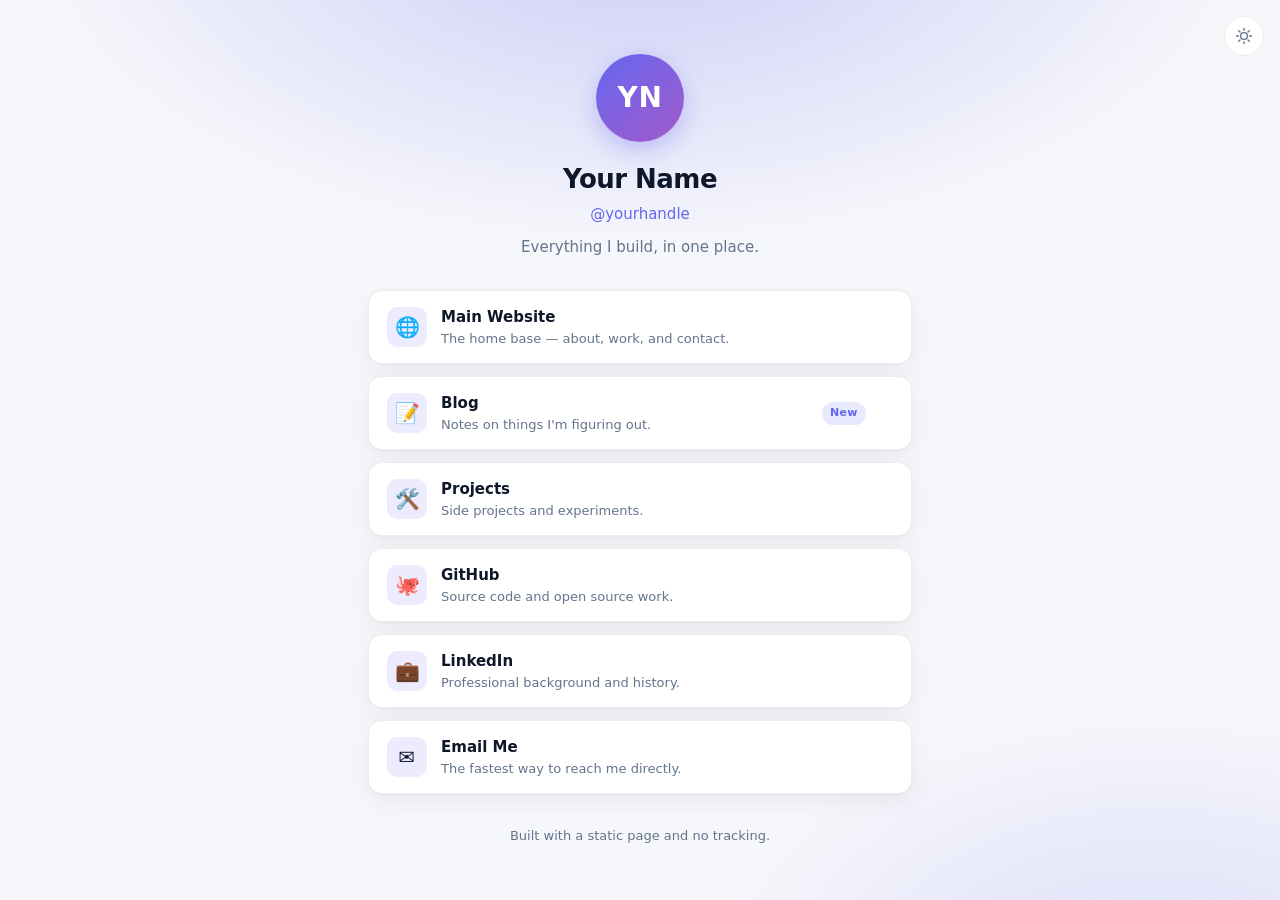
==== index.html @ 0b078f2f "Add static link-hub landing page A Linktree-style page that forwards to my other sites. Plain HTML, " ====
<!DOCTYPE html>
<html lang="en">
  <head>
    <meta charset="utf-8" />
    <meta name="viewport" content="width=device-width, initial-scale=1" />
    <title>Links</title>
    <meta name="description" content="All of my sites in one place." />
    <meta name="color-scheme" content="light dark" />

    <!-- Social preview -->
    <meta property="og:type" content="website" />
    <meta property="og:title" content="Links" />
    <meta property="og:description" content="All of my sites in one place." />

    <link
      rel="icon"
      href="data:image/svg+xml,<svg xmlns='http://www.w3.org/2000/svg' viewBox='0 0 100 100'><text y='.9em' font-size='90'>🔗</text></svg>"
    />
    <link rel="stylesheet" href="styles.css" />

    <!-- Apply the saved theme before first paint so there is no flash. -->
    <script>
      (function () {
        var t = localStorage.getItem("theme");
        if (t) document.documentElement.setAttribute("data-theme", t);
      })();
    </script>
  </head>

  <body>
    <div class="glow" aria-hidden="true"></div>

    <button id="theme-toggle" class="theme-toggle" aria-label="Toggle dark mode">
      <svg class="icon-sun" viewBox="0 0 24 24" aria-hidden="true">
        <circle cx="12" cy="12" r="4.5" />
        <path
          d="M12 2v2.5M12 19.5V22M2 12h2.5M19.5 12H22M4.9 4.9l1.8 1.8M17.3 17.3l1.8 1.8M19.1 4.9l-1.8 1.8M6.7 17.3l-1.8 1.8"
        />
      </svg>
      <svg class="icon-moon" viewBox="0 0 24 24" aria-hidden="true">
        <path d="M20 14.5A8.5 8.5 0 0 1 9.5 4a8.5 8.5 0 1 0 10.5 10.5Z" />
      </svg>
    </button>

    <main class="card">
      <header class="profile">
        <div id="avatar" class="avatar"></div>
        <h1 id="name">Your Name</h1>
        <p id="handle" class="handle"></p>
        <p id="tagline" class="tagline"></p>
      </header>

      <nav id="links" class="links" aria-label="My sites"></nav>

      <footer id="footer" class="footer"></footer>
    </main>

    <script src="links.js"></script>
  </body>
</html>
---- styles.css ----
/* ------------------------------------------------------------
   Theme tokens. Light is the base; dark overrides only colours.
   ------------------------------------------------------------ */
:root {
  --accent: #6366f1;
  /* Accent used for *text*. Lightened in dark mode so it stays readable. */
  --accent-text: var(--accent);

  --bg: #f6f7fb;
  --bg-glow: color-mix(in srgb, var(--accent) 30%, transparent);
  --surface: #ffffff;
  --surface-hover: #ffffff;
  --border: rgba(15, 23, 42, 0.08);
  --border-hover: color-mix(in srgb, var(--accent) 45%, transparent);
  --text: #0f172a;
  --text-muted: #64748b;
  --shadow: 0 1px 2px rgba(15, 23, 42, 0.04), 0 8px 24px rgba(15, 23, 42, 0.06);
  --shadow-hover: 0 4px 12px rgba(15, 23, 42, 0.08),
    0 16px 40px rgba(15, 23, 42, 0.1);
}

@media (prefers-color-scheme: dark) {
  :root:not([data-theme="light"]) {
    --accent-text: color-mix(in srgb, var(--accent) 55%, white);
    --bg: #0b0f19;
    --bg-glow: color-mix(in srgb, var(--accent) 40%, transparent);
    --surface: rgba(30, 41, 59, 0.5);
    --surface-hover: rgba(30, 41, 59, 0.8);
    --border: rgba(148, 163, 184, 0.14);
    --border-hover: color-mix(in srgb, var(--accent) 60%, transparent);
    --text: #f1f5f9;
    --text-muted: #94a3b8;
    --shadow: 0 1px 2px rgba(0, 0, 0, 0.3);
    --shadow-hover: 0 8px 30px rgba(0, 0, 0, 0.45);
  }
}

:root[data-theme="dark"] {
  --accent-text: color-mix(in srgb, var(--accent) 55%, white);
  --bg: #0b0f19;
  --bg-glow: color-mix(in srgb, var(--accent) 40%, transparent);
  --surface: rgba(30, 41, 59, 0.5);
  --surface-hover: rgba(30, 41, 59, 0.8);
  --border: rgba(148, 163, 184, 0.14);
  --border-hover: color-mix(in srgb, var(--accent) 60%, transparent);
  --text: #f1f5f9;
  --text-muted: #94a3b8;
  --shadow: 0 1px 2px rgba(0, 0, 0, 0.3);
  --shadow-hover: 0 8px 30px rgba(0, 0, 0, 0.45);
}

/* ------------------------------------------------------------
   Base
   ------------------------------------------------------------ */
*,
*::before,
*::after {
  box-sizing: border-box;
}

html {
  -webkit-text-size-adjust: 100%;
}

body {
  margin: 0;
  min-height: 100vh;
  display: flex;
  align-items: center;
  justify-content: center;
  padding: 2.5rem 1.25rem;
  background: var(--bg);
  color: var(--text);
  font-family: ui-sans-serif, system-ui, -apple-system, "Segoe UI", Roboto,
    "Helvetica Neue", Arial, sans-serif;
  line-height: 1.5;
  -webkit-font-smoothing: antialiased;
  transition: background-color 0.3s ease, color 0.3s ease;
}

/* Soft accent wash behind the card. */
.glow {
  position: fixed;
  inset: 0;
  pointer-events: none;
  z-index: 0;
  background: radial-gradient(
      55rem 30rem at 50% -10%,
      var(--bg-glow),
      transparent 70%
    ),
    radial-gradient(
      40rem 25rem at 90% 110%,
      color-mix(in srgb, var(--accent) 18%, transparent),
      transparent 70%
    );
}

.card {
  position: relative;
  z-index: 1;
  width: 100%;
  max-width: 34rem;
}

/* ------------------------------------------------------------
   Profile
   ------------------------------------------------------------ */
.profile {
  text-align: center;
  margin-bottom: 2rem;
}

.avatar {
  width: 5.5rem;
  height: 5.5rem;
  margin: 0 auto 1.125rem;
  border-radius: 50%;
  display: grid;
  place-items: center;
  overflow: hidden;
  font-size: 1.75rem;
  font-weight: 600;
  letter-spacing: 0.02em;
  color: #fff;
  background: linear-gradient(
    140deg,
    var(--accent),
    color-mix(in srgb, var(--accent) 55%, #ec4899)
  );
  box-shadow: 0 8px 24px color-mix(in srgb, var(--accent) 35%, transparent);
}

.avatar img {
  width: 100%;
  height: 100%;
  object-fit: cover;
}

h1 {
  margin: 0;
  font-size: 1.625rem;
  font-weight: 700;
  letter-spacing: -0.02em;
}

.handle {
  margin: 0.25rem 0 0;
  font-size: 0.9375rem;
  font-weight: 500;
  color: var(--accent-text);
}

.tagline {
  margin: 0.625rem auto 0;
  max-width: 26rem;
  font-size: 0.9375rem;
  color: var(--text-muted);
  text-wrap: balance;
}

/* ------------------------------------------------------------
   Links
   ------------------------------------------------------------ */
.links {
  display: flex;
  flex-direction: column;
  gap: 0.75rem;
}

.link {
  display: flex;
  align-items: center;
  gap: 0.875rem;
  padding: 0.9375rem 1.125rem;
  border: 1px solid var(--border);
  border-radius: 0.875rem;
  background: var(--surface);
  box-shadow: var(--shadow);
  color: inherit;
  text-decoration: none;
  backdrop-filter: blur(10px);
  transition: transform 0.18s ease, border-color 0.18s ease,
    box-shadow 0.18s ease, background-color 0.18s ease;

  /* Staggered entrance, one row after another. */
  opacity: 0;
  animation: rise 0.5s cubic-bezier(0.22, 1, 0.36, 1) forwards;
  animation-delay: calc(var(--i) * 60ms + 100ms);
}

@keyframes rise {
  from {
    opacity: 0;
    transform: translateY(0.75rem);
  }
  to {
    opacity: 1;
    transform: none;
  }
}

.link:hover,
.link:focus-visible {
  transform: translateY(-2px);
  border-color: var(--border-hover);
  background: var(--surface-hover);
  box-shadow: var(--shadow-hover);
}

.link:focus-visible {
  outline: 2px solid var(--accent);
  outline-offset: 2px;
}

.link:active {
  transform: translateY(0);
}

.link-icon {
  flex: none;
  width: 2.5rem;
  height: 2.5rem;
  display: grid;
  place-items: center;
  font-size: 1.25rem;
  border-radius: 0.625rem;
  background: color-mix(in srgb, var(--accent) 12%, transparent);
}

.link-icon svg {
  width: 1.25rem;
  height: 1.25rem;
  fill: none;
  stroke: currentColor;
  stroke-width: 2;
  stroke-linecap: round;
  stroke-linejoin: round;
}

.link-text {
  min-width: 0;
  display: flex;
  flex-direction: column;
  flex: 1;
}

.link-title {
  font-weight: 600;
  font-size: 0.9375rem;
}

.link-desc {
  font-size: 0.8125rem;
  color: var(--text-muted);
  overflow: hidden;
  text-overflow: ellipsis;
  white-space: nowrap;
}

/* On narrow screens there isn't room for one line, so wrap to two
   instead of truncating almost every description. */
@media (max-width: 30rem) {
  .link-desc {
    white-space: normal;
    display: -webkit-box;
    -webkit-box-orient: vertical;
    -webkit-line-clamp: 2;
    line-clamp: 2;
  }
}

.link-badge {
  flex: none;
  padding: 0.1875rem 0.5rem;
  border-radius: 999px;
  font-size: 0.6875rem;
  font-weight: 600;
  letter-spacing: 0.02em;
  color: var(--accent-text);
  background: color-mix(in srgb, var(--accent) 14%, transparent);
}

.link-arrow {
  flex: none;
  color: var(--text-muted);
  opacity: 0;
  transform: translateX(-0.25rem);
  transition: opacity 0.18s ease, transform 0.18s ease;
}

.link:hover .link-arrow,
.link:focus-visible .link-arrow {
  opacity: 1;
  transform: none;
}

/* ------------------------------------------------------------
   Footer + theme toggle
   ------------------------------------------------------------ */
.footer {
  margin-top: 2rem;
  text-align: center;
  font-size: 0.8125rem;
  color: var(--text-muted);
}

.theme-toggle {
  position: fixed;
  top: 1rem;
  right: 1rem;
  z-index: 2;
  width: 2.5rem;
  height: 2.5rem;
  display: grid;
  place-items: center;
  padding: 0;
  border: 1px solid var(--border);
  border-radius: 50%;
  background: var(--surface);
  color: var(--text-muted);
  cursor: pointer;
  backdrop-filter: blur(10px);
  transition: color 0.18s ease, border-color 0.18s ease;
}

.theme-toggle:hover {
  color: var(--text);
  border-color: var(--border-hover);
}

.theme-toggle:focus-visible {
  outline: 2px solid var(--accent);
  outline-offset: 2px;
}

.theme-toggle svg {
  width: 1.125rem;
  height: 1.125rem;
  fill: none;
  stroke: currentColor;
  stroke-width: 1.8;
  stroke-linecap: round;
  stroke-linejoin: round;
}

/* Show the icon for the theme you would switch *to*. */
.icon-moon {
  display: none;
}

@media (prefers-color-scheme: dark) {
  :root:not([data-theme="light"]) .icon-sun {
    display: none;
  }
  :root:not([data-theme="light"]) .icon-moon {
    display: block;
  }
}

:root[data-theme="dark"] .icon-sun {
  display: none;
}
:root[data-theme="dark"] .icon-moon {
  display: block;
}
:root[data-theme="light"] .icon-sun {
  display: block;
}
:root[data-theme="light"] .icon-moon {
  display: none;
}

@media (prefers-reduced-motion: reduce) {
  *,
  *::before,
  *::after {
    animation-duration: 0.01ms !important;
    animation-iteration-count: 1 !important;
    transition-duration: 0.01ms !important;
  }
  .link {
    opacity: 1;
  }
}
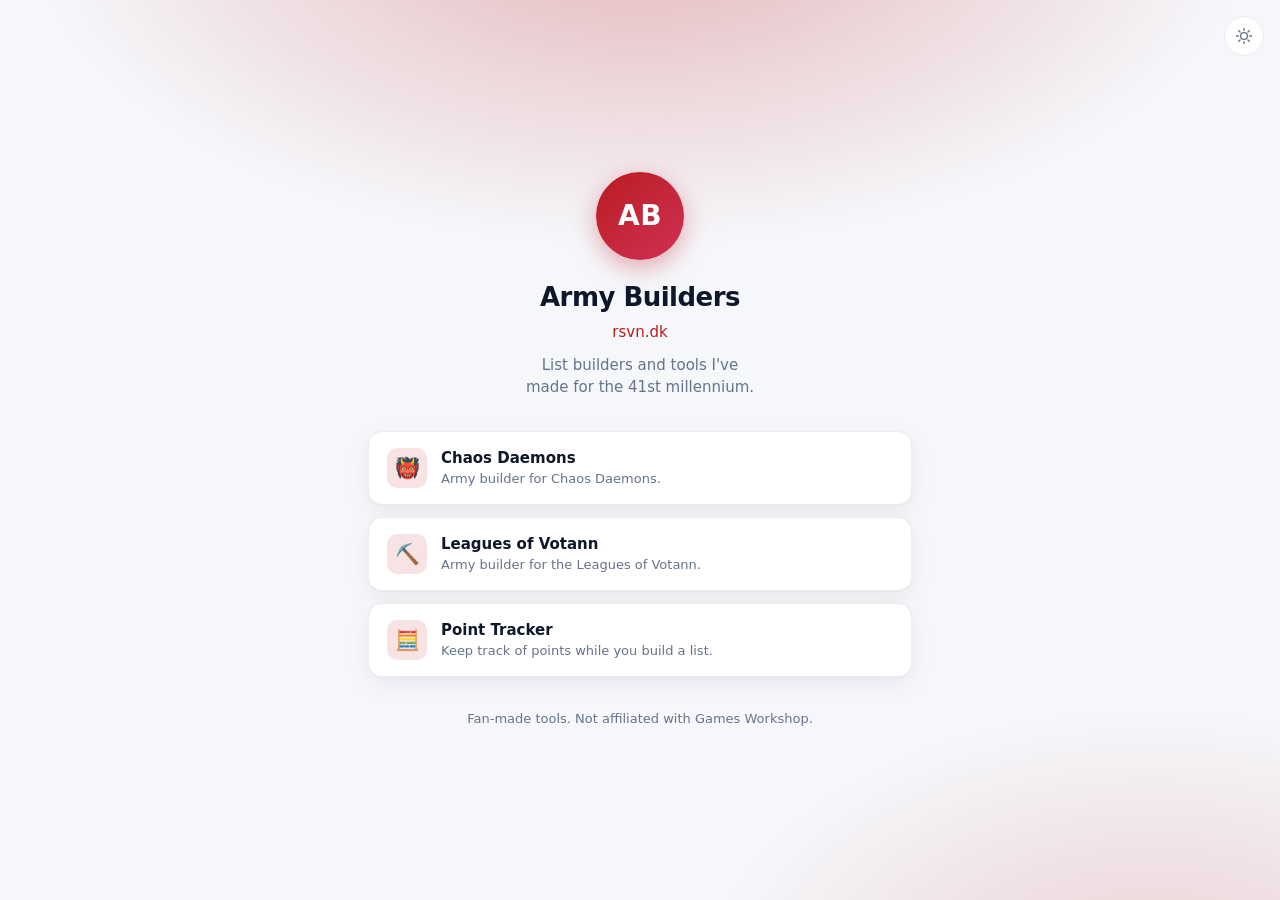
==== commit 0b14b358: "Point the page at the rsvn.dk army builders Replace the sample links with the three real tools — Cha" ====
--- a/index.html
+++ b/index.html
@@ -3,18 +3,18 @@
   <head>
     <meta charset="utf-8" />
     <meta name="viewport" content="width=device-width, initial-scale=1" />
-    <title>Links</title>
-    <meta name="description" content="All of my sites in one place." />
+    <title>Army Builders</title>
+    <meta name="description" content="Warhammer 40,000 army list builders and tools." />
     <meta name="color-scheme" content="light dark" />
 
     <!-- Social preview -->
     <meta property="og:type" content="website" />
-    <meta property="og:title" content="Links" />
-    <meta property="og:description" content="All of my sites in one place." />
+    <meta property="og:title" content="Army Builders" />
+    <meta property="og:description" content="Warhammer 40,000 army list builders and tools." />
 
     <link
       rel="icon"
-      href="data:image/svg+xml,<svg xmlns='http://www.w3.org/2000/svg' viewBox='0 0 100 100'><text y='.9em' font-size='90'>🔗</text></svg>"
+      href="data:image/svg+xml,<svg xmlns='http://www.w3.org/2000/svg' viewBox='0 0 100 100'><text y='.9em' font-size='90'>⚔️</text></svg>"
     />
     <link rel="stylesheet" href="styles.css" />
 
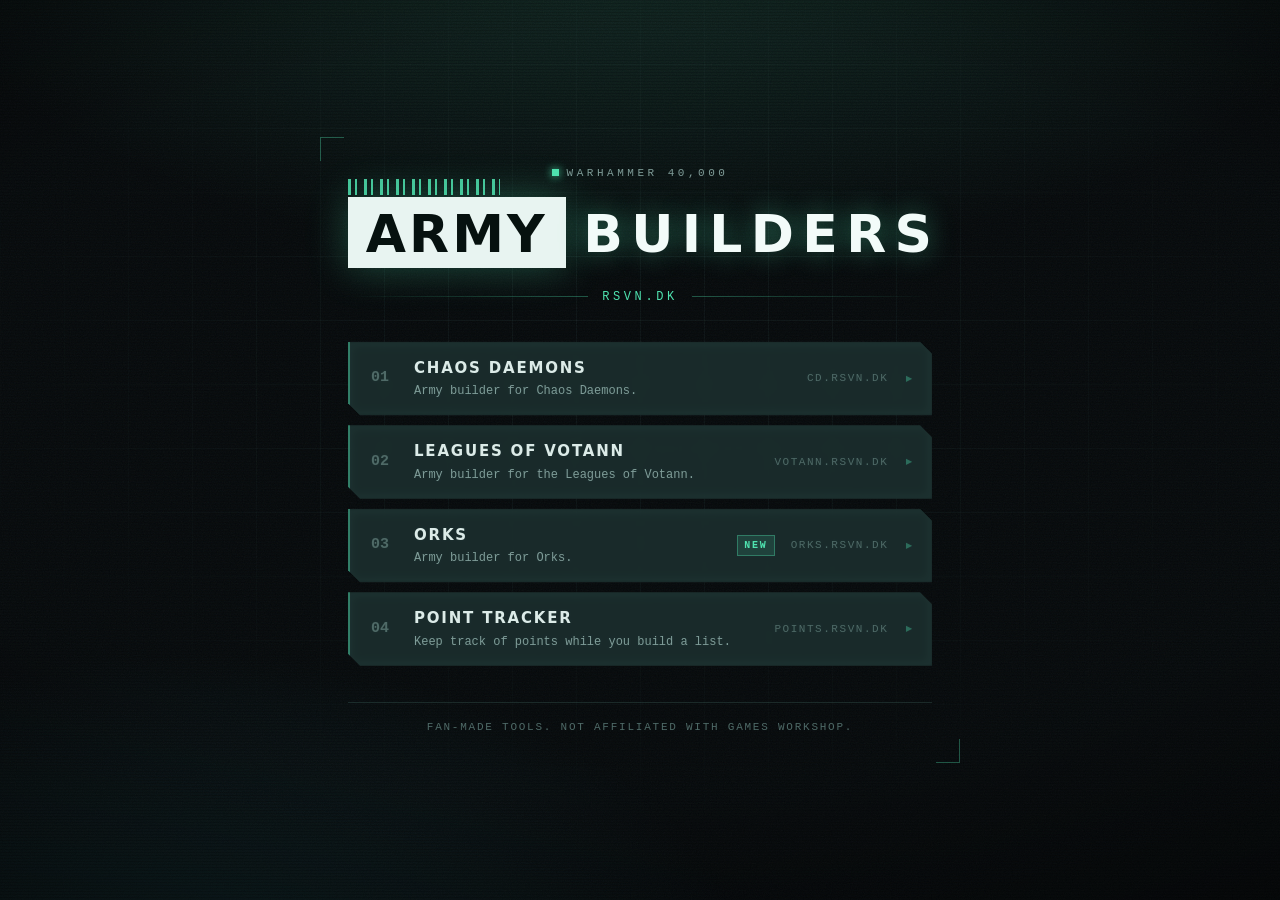
==== commit 98332194: "Restyle the page as a dark tactical HUD Reworks the look around the Escape from Tarkov season-splash" ====
--- a/index.html
+++ b/index.html
@@ -5,7 +5,8 @@
     <meta name="viewport" content="width=device-width, initial-scale=1" />
     <title>Army Builders</title>
     <meta name="description" content="Warhammer 40,000 army list builders and tools." />
-    <meta name="color-scheme" content="light dark" />
+    <meta name="color-scheme" content="dark" />
+    <meta name="theme-color" content="#05090b" />
 
     <!-- Social preview -->
     <meta property="og:type" content="website" />
@@ -17,40 +18,38 @@
       href="data:image/svg+xml,<svg xmlns='http://www.w3.org/2000/svg' viewBox='0 0 100 100'><text y='.9em' font-size='90'>⚔️</text></svg>"
     />
     <link rel="stylesheet" href="styles.css" />
-
-    <!-- Apply the saved theme before first paint so there is no flash. -->
-    <script>
-      (function () {
-        var t = localStorage.getItem("theme");
-        if (t) document.documentElement.setAttribute("data-theme", t);
-      })();
-    </script>
   </head>
 
   <body>
-    <div class="glow" aria-hidden="true"></div>
+    <!-- Atmosphere: grid, scanlines, drifting sweep, grain, vignette. -->
+    <div class="fx" aria-hidden="true">
+      <div class="fx-glow"></div>
+      <div class="fx-grid"></div>
+      <div class="fx-scanlines"></div>
+      <div class="fx-sweep"></div>
+      <div class="fx-noise"></div>
+      <div class="fx-vignette"></div>
+    </div>
 
-    <button id="theme-toggle" class="theme-toggle" aria-label="Toggle dark mode">
-      <svg class="icon-sun" viewBox="0 0 24 24" aria-hidden="true">
-        <circle cx="12" cy="12" r="4.5" />
-        <path
-          d="M12 2v2.5M12 19.5V22M2 12h2.5M19.5 12H22M4.9 4.9l1.8 1.8M17.3 17.3l1.8 1.8M19.1 4.9l-1.8 1.8M6.7 17.3l-1.8 1.8"
-        />
-      </svg>
-      <svg class="icon-moon" viewBox="0 0 24 24" aria-hidden="true">
-        <path d="M20 14.5A8.5 8.5 0 0 1 9.5 4a8.5 8.5 0 1 0 10.5 10.5Z" />
-      </svg>
-    </button>
+    <main class="hud">
+      <header class="masthead">
+        <p class="eyebrow"><span class="eyebrow-mark"></span><span id="eyebrow"></span></p>
 
-    <main class="card">
-      <header class="profile">
-        <div id="avatar" class="avatar"></div>
-        <h1 id="name">Your Name</h1>
-        <p id="handle" class="handle"></p>
+        <h1 class="title">
+          <span id="title-lead" class="title-lead"></span
+          ><span id="title-rest" class="title-rest"></span>
+        </h1>
+
+        <div class="rule">
+          <span class="rule-line"></span>
+          <span id="handle" class="handle"></span>
+          <span class="rule-line"></span>
+        </div>
+
         <p id="tagline" class="tagline"></p>
       </header>
 
-      <nav id="links" class="links" aria-label="My sites"></nav>
+      <nav id="links" class="links" aria-label="Army builders"></nav>
 
       <footer id="footer" class="footer"></footer>
     </main>
--- a/styles.css
+++ b/styles.css
@@ -1,57 +1,31 @@
-/* ------------------------------------------------------------
-   Theme tokens. Light is the base; dark overrides only colours.
-   ------------------------------------------------------------ */
+/* ============================================================
+   Dark tactical HUD. Single theme by design — the whole look
+   rests on a near-black ground, so there is no light variant.
+   ============================================================ */
+
 :root {
-  --accent: #6366f1;
-  /* Accent used for *text*. Lightened in dark mode so it stays readable. */
-  --accent-text: var(--accent);
-
-  --bg: #f6f7fb;
-  --bg-glow: color-mix(in srgb, var(--accent) 30%, transparent);
-  --surface: #ffffff;
-  --surface-hover: #ffffff;
-  --border: rgba(15, 23, 42, 0.08);
-  --border-hover: color-mix(in srgb, var(--accent) 45%, transparent);
-  --text: #0f172a;
-  --text-muted: #64748b;
-  --shadow: 0 1px 2px rgba(15, 23, 42, 0.04), 0 8px 24px rgba(15, 23, 42, 0.06);
-  --shadow-hover: 0 4px 12px rgba(15, 23, 42, 0.08),
-    0 16px 40px rgba(15, 23, 42, 0.1);
-}
-
-@media (prefers-color-scheme: dark) {
-  :root:not([data-theme="light"]) {
-    --accent-text: color-mix(in srgb, var(--accent) 55%, white);
-    --bg: #0b0f19;
-    --bg-glow: color-mix(in srgb, var(--accent) 40%, transparent);
-    --surface: rgba(30, 41, 59, 0.5);
-    --surface-hover: rgba(30, 41, 59, 0.8);
-    --border: rgba(148, 163, 184, 0.14);
-    --border-hover: color-mix(in srgb, var(--accent) 60%, transparent);
-    --text: #f1f5f9;
-    --text-muted: #94a3b8;
-    --shadow: 0 1px 2px rgba(0, 0, 0, 0.3);
-    --shadow-hover: 0 8px 30px rgba(0, 0, 0, 0.45);
-  }
-}
-
-:root[data-theme="dark"] {
-  --accent-text: color-mix(in srgb, var(--accent) 55%, white);
-  --bg: #0b0f19;
-  --bg-glow: color-mix(in srgb, var(--accent) 40%, transparent);
-  --surface: rgba(30, 41, 59, 0.5);
-  --surface-hover: rgba(30, 41, 59, 0.8);
-  --border: rgba(148, 163, 184, 0.14);
-  --border-hover: color-mix(in srgb, var(--accent) 60%, transparent);
-  --text: #f1f5f9;
-  --text-muted: #94a3b8;
-  --shadow: 0 1px 2px rgba(0, 0, 0, 0.3);
-  --shadow-hover: 0 8px 30px rgba(0, 0, 0, 0.45);
-}
-
-/* ------------------------------------------------------------
-   Base
-   ------------------------------------------------------------ */
+  --accent: #4fe3b0;
+  --accent-soft: rgba(79, 227, 176, 0.12);
+  --accent-line: rgba(79, 227, 176, 0.35);
+
+  --bg: #05090b;
+  --panel: rgba(14, 26, 28, 0.66);
+  --panel-hover: rgba(22, 42, 44, 0.9);
+  --line: rgba(126, 196, 186, 0.16);
+
+  --text: #dcebe8;
+  --muted: #7f9c98;
+  --dim: #4f6a67;
+
+  --font-display: ui-sans-serif, system-ui, "Segoe UI", Roboto,
+    "Helvetica Neue", Arial, sans-serif;
+  --font-mono: ui-monospace, SFMono-Regular, "SF Mono", Menlo, Consolas,
+    "Liberation Mono", monospace;
+
+  /* Size of the cut corner on every panel. */
+  --notch: 0.75rem;
+}
+
 *,
 *::before,
 *::after {
@@ -68,131 +42,339 @@
   display: flex;
   align-items: center;
   justify-content: center;
-  padding: 2.5rem 1.25rem;
+  padding: 3rem 1.25rem;
   background: var(--bg);
   color: var(--text);
-  font-family: ui-sans-serif, system-ui, -apple-system, "Segoe UI", Roboto,
-    "Helvetica Neue", Arial, sans-serif;
+  font-family: var(--font-mono);
   line-height: 1.5;
   -webkit-font-smoothing: antialiased;
-  transition: background-color 0.3s ease, color 0.3s ease;
-}
-
-/* Soft accent wash behind the card. */
-.glow {
+}
+
+/* ------------------------------------------------------------
+   Atmosphere layers
+   ------------------------------------------------------------ */
+.fx,
+.fx > * {
   position: fixed;
   inset: 0;
   pointer-events: none;
+}
+
+.fx {
   z-index: 0;
+}
+
+/* Cold light bleeding in from the top. */
+.fx-glow {
   background: radial-gradient(
-      55rem 30rem at 50% -10%,
-      var(--bg-glow),
-      transparent 70%
+      70rem 34rem at 50% -12%,
+      color-mix(in srgb, var(--accent) 16%, transparent),
+      transparent 68%
     ),
     radial-gradient(
-      40rem 25rem at 90% 110%,
-      color-mix(in srgb, var(--accent) 18%, transparent),
+      50rem 30rem at 15% 110%,
+      rgba(30, 90, 96, 0.28),
       transparent 70%
     );
 }
 
-.card {
+/* Faint blueprint grid, faded out at the edges. */
+.fx-grid {
+  background-image: linear-gradient(var(--line) 1px, transparent 1px),
+    linear-gradient(90deg, var(--line) 1px, transparent 1px);
+  background-size: 4rem 4rem;
+  opacity: 0.35;
+  mask-image: radial-gradient(60rem 40rem at 50% 40%, #000 20%, transparent 75%);
+}
+
+/* CRT scanlines. */
+.fx-scanlines {
+  background: repeating-linear-gradient(
+    to bottom,
+    rgba(0, 0, 0, 0.32) 0 1px,
+    transparent 1px 3px
+  );
+  opacity: 0.5;
+}
+
+/* A single bright line drifting down the screen. */
+.fx-sweep {
+  height: 12rem;
+  inset: -12rem 0 auto 0;
+  background: linear-gradient(
+    to bottom,
+    transparent,
+    color-mix(in srgb, var(--accent) 3%, transparent) 55%,
+    color-mix(in srgb, var(--accent) 9%, transparent) 82%,
+    transparent
+  );
+  animation: sweep 14s linear infinite;
+}
+
+@keyframes sweep {
+  to {
+    transform: translateY(calc(100vh + 24rem));
+  }
+}
+
+/* Film grain. */
+.fx-noise {
+  background-image: url("data:image/svg+xml,%3Csvg xmlns='http://www.w3.org/2000/svg'%3E%3Cfilter id='n'%3E%3CfeTurbulence type='fractalNoise' baseFrequency='0.85' numOctaves='4' stitchTiles='stitch'/%3E%3C/filter%3E%3Crect width='100%25' height='100%25' filter='url(%23n)'/%3E%3C/svg%3E");
+  opacity: 0.05;
+  mix-blend-mode: overlay;
+}
+
+.fx-vignette {
+  background: radial-gradient(
+    120% 90% at 50% 45%,
+    transparent 45%,
+    rgba(0, 0, 0, 0.75) 100%
+  );
+}
+
+/* ------------------------------------------------------------
+   Shell + corner brackets
+   ------------------------------------------------------------ */
+.hud {
   position: relative;
   z-index: 1;
   width: 100%;
-  max-width: 34rem;
+  max-width: 40rem;
+  padding: 1.75rem;
+}
+
+/* Two elements, each drawing an opposite pair of L-shaped brackets. */
+.hud::before,
+.hud::after {
+  content: "";
+  position: absolute;
+  width: 1.5rem;
+  height: 1.5rem;
+  border: 1px solid var(--accent-line);
+  pointer-events: none;
+}
+
+.hud::before {
+  top: 0;
+  left: 0;
+  border-right: 0;
+  border-bottom: 0;
+}
+
+.hud::after {
+  right: 0;
+  bottom: 0;
+  border-left: 0;
+  border-top: 0;
 }
 
 /* ------------------------------------------------------------
-   Profile
+   Masthead
    ------------------------------------------------------------ */
-.profile {
+.masthead {
   text-align: center;
-  margin-bottom: 2rem;
-}
-
-.avatar {
-  width: 5.5rem;
-  height: 5.5rem;
-  margin: 0 auto 1.125rem;
-  border-radius: 50%;
-  display: grid;
-  place-items: center;
-  overflow: hidden;
-  font-size: 1.75rem;
-  font-weight: 600;
-  letter-spacing: 0.02em;
-  color: #fff;
-  background: linear-gradient(
-    140deg,
-    var(--accent),
-    color-mix(in srgb, var(--accent) 55%, #ec4899)
+  margin-bottom: 2.25rem;
+}
+
+.eyebrow {
+  display: flex;
+  align-items: center;
+  justify-content: center;
+  gap: 0.5rem;
+  margin: 0 0 1rem;
+  font-size: 0.6875rem;
+  letter-spacing: 0.32em;
+  text-transform: uppercase;
+  color: var(--muted);
+}
+
+.eyebrow-mark {
+  width: 0.4375rem;
+  height: 0.4375rem;
+  background: var(--accent);
+  box-shadow: 0 0 0.5rem var(--accent);
+  animation: blink 2.4s steps(1, end) infinite;
+}
+
+@keyframes blink {
+  0%,
+  72% {
+    opacity: 1;
+  }
+  76%,
+  84% {
+    opacity: 0.15;
+  }
+  88%,
+  100% {
+    opacity: 1;
+  }
+}
+
+.title {
+  margin: 0;
+  font-family: var(--font-display);
+  font-size: clamp(2rem, 9vw, 3.25rem);
+  font-weight: 800;
+  line-height: 1;
+  text-transform: uppercase;
+  white-space: nowrap;
+}
+
+/* First word sits in a lit panel, the rest is plain — the split
+   that gives the reference its "KORD | BREACH" rhythm. */
+.title-lead {
+  position: relative;
+  display: inline-block;
+  padding: 0.2em 0.34em 0.16em;
+  margin-right: 0.34em;
+  background: #e8f4f1;
+  color: #06110f;
+  letter-spacing: 0.06em;
+  box-shadow: 0 0 2.5rem color-mix(in srgb, var(--accent) 30%, transparent);
+}
+
+/* Pixel-static crust along the top edge of the panel. */
+.title-lead::before {
+  content: "";
+  position: absolute;
+  left: 0;
+  right: 30%;
+  top: -0.34em;
+  height: 0.3em;
+  background: repeating-linear-gradient(
+    90deg,
+    var(--accent) 0 3px,
+    transparent 3px 7px,
+    var(--accent) 7px 9px,
+    transparent 9px 16px
   );
-  box-shadow: 0 8px 24px color-mix(in srgb, var(--accent) 35%, transparent);
-}
-
-.avatar img {
+  opacity: 0.85;
+}
+
+.title-rest {
+  position: relative;
+  color: #f2fbf9;
+  letter-spacing: 0.16em;
+  text-shadow: 0 0 1.75rem color-mix(in srgb, var(--accent) 45%, transparent);
+}
+
+/* Chromatic split, fired in short bursts rather than constantly. */
+.title-rest::after {
+  content: attr(data-text);
+  position: absolute;
+  left: 0;
+  top: 0;
   width: 100%;
-  height: 100%;
-  object-fit: cover;
-}
-
-h1 {
-  margin: 0;
-  font-size: 1.625rem;
-  font-weight: 700;
-  letter-spacing: -0.02em;
+  color: var(--accent);
+  opacity: 0;
+  pointer-events: none;
+  animation: glitch 7s steps(1, end) infinite;
+}
+
+@keyframes glitch {
+  0%,
+  90% {
+    opacity: 0;
+    transform: none;
+    clip-path: none;
+  }
+  91% {
+    opacity: 0.85;
+    transform: translate(-3px, 1px);
+    clip-path: inset(12% 0 58% 0);
+  }
+  93% {
+    opacity: 0.7;
+    transform: translate(2px, -1px);
+    clip-path: inset(62% 0 12% 0);
+  }
+  95% {
+    opacity: 0.85;
+    transform: translate(-2px, 0);
+    clip-path: inset(38% 0 40% 0);
+  }
+  96%,
+  100% {
+    opacity: 0;
+  }
+}
+
+.rule {
+  display: flex;
+  align-items: center;
+  gap: 0.875rem;
+  margin-top: 1.25rem;
+}
+
+.rule-line {
+  flex: 1;
+  height: 1px;
+  background: linear-gradient(90deg, transparent, var(--accent-line));
+}
+
+.rule-line:last-child {
+  background: linear-gradient(90deg, var(--accent-line), transparent);
 }
 
 .handle {
-  margin: 0.25rem 0 0;
-  font-size: 0.9375rem;
-  font-weight: 500;
-  color: var(--accent-text);
+  font-size: 0.75rem;
+  letter-spacing: 0.3em;
+  text-transform: uppercase;
+  color: var(--accent);
 }
 
 .tagline {
-  margin: 0.625rem auto 0;
-  max-width: 26rem;
-  font-size: 0.9375rem;
-  color: var(--text-muted);
+  margin: 1rem auto 0;
+  max-width: 30rem;
+  font-size: 0.875rem;
+  color: var(--muted);
   text-wrap: balance;
 }
 
 /* ------------------------------------------------------------
-   Links
+   Link panels
    ------------------------------------------------------------ */
 .links {
   display: flex;
   flex-direction: column;
-  gap: 0.75rem;
+  gap: 0.625rem;
 }
 
 .link {
+  position: relative;
   display: flex;
   align-items: center;
-  gap: 0.875rem;
-  padding: 0.9375rem 1.125rem;
-  border: 1px solid var(--border);
-  border-radius: 0.875rem;
-  background: var(--surface);
-  box-shadow: var(--shadow);
+  gap: 1rem;
+  padding: 0.9375rem 1.125rem 0.9375rem 0.875rem;
+  background: var(--panel);
   color: inherit;
   text-decoration: none;
-  backdrop-filter: blur(10px);
-  transition: transform 0.18s ease, border-color 0.18s ease,
-    box-shadow 0.18s ease, background-color 0.18s ease;
-
-  /* Staggered entrance, one row after another. */
+  backdrop-filter: blur(6px);
+
+  /* Cut corners top-right and bottom-left. drop-shadow (unlike a
+     border) follows this outline, which is what draws the edge. */
+  clip-path: polygon(
+    0 0,
+    calc(100% - var(--notch)) 0,
+    100% var(--notch),
+    100% 100%,
+    var(--notch) 100%,
+    0 calc(100% - var(--notch))
+  );
+  filter: drop-shadow(0 0 0 var(--line)) drop-shadow(0 0 1px rgba(126, 196, 186, 0.4));
+  transition: background-color 0.2s ease, transform 0.2s ease,
+    filter 0.2s ease;
+
   opacity: 0;
-  animation: rise 0.5s cubic-bezier(0.22, 1, 0.36, 1) forwards;
-  animation-delay: calc(var(--i) * 60ms + 100ms);
-}
-
-@keyframes rise {
+  animation: cut-in 0.55s cubic-bezier(0.22, 1, 0.36, 1) forwards;
+  animation-delay: calc(var(--i) * 80ms + 150ms);
+}
+
+@keyframes cut-in {
   from {
     opacity: 0;
-    transform: translateY(0.75rem);
+    transform: translateX(-0.75rem);
   }
   to {
     opacity: 1;
@@ -200,32 +382,62 @@
   }
 }
 
+/* Accent bar on the leading edge, grows on hover. */
+.link::before {
+  content: "";
+  position: absolute;
+  left: 0;
+  top: 0;
+  bottom: 0;
+  width: 2px;
+  background: var(--accent);
+  opacity: 0.45;
+  transition: opacity 0.2s ease, width 0.2s ease;
+}
+
 .link:hover,
 .link:focus-visible {
-  transform: translateY(-2px);
-  border-color: var(--border-hover);
-  background: var(--surface-hover);
-  box-shadow: var(--shadow-hover);
+  background: var(--panel-hover);
+  transform: translateX(3px);
+  filter: drop-shadow(0 0 1px var(--accent))
+    drop-shadow(0 0 10px color-mix(in srgb, var(--accent) 45%, transparent));
+}
+
+.link:hover::before,
+.link:focus-visible::before {
+  width: 3px;
+  opacity: 1;
 }
 
 .link:focus-visible {
-  outline: 2px solid var(--accent);
-  outline-offset: 2px;
+  outline: none;
 }
 
 .link:active {
-  transform: translateY(0);
-}
-
+  transform: translateX(1px);
+}
+
+.link-index {
+  flex: none;
+  width: 2.25rem;
+  font-size: 0.9375rem;
+  font-weight: 700;
+  text-align: center;
+  color: var(--dim);
+  transition: color 0.2s ease;
+}
+
+.link:hover .link-index,
+.link:focus-visible .link-index {
+  color: var(--accent);
+}
+
+/* Emoji, if you'd rather have one than the index number. */
 .link-icon {
   flex: none;
-  width: 2.5rem;
-  height: 2.5rem;
-  display: grid;
-  place-items: center;
-  font-size: 1.25rem;
-  border-radius: 0.625rem;
-  background: color-mix(in srgb, var(--accent) 12%, transparent);
+  width: 2.25rem;
+  font-size: 1.125rem;
+  text-align: center;
 }
 
 .link-icon svg {
@@ -233,34 +445,106 @@
   height: 1.25rem;
   fill: none;
   stroke: currentColor;
-  stroke-width: 2;
+  stroke-width: 1.75;
   stroke-linecap: round;
   stroke-linejoin: round;
-}
-
-.link-text {
+  color: var(--accent);
+}
+
+.link-body {
   min-width: 0;
+  flex: 1;
   display: flex;
   flex-direction: column;
-  flex: 1;
+  gap: 0.1875rem;
 }
 
 .link-title {
-  font-weight: 600;
+  font-family: var(--font-display);
   font-size: 0.9375rem;
+  font-weight: 700;
+  letter-spacing: 0.12em;
+  text-transform: uppercase;
 }
 
 .link-desc {
-  font-size: 0.8125rem;
-  color: var(--text-muted);
+  font-size: 0.75rem;
+  color: var(--muted);
   overflow: hidden;
   text-overflow: ellipsis;
   white-space: nowrap;
 }
 
-/* On narrow screens there isn't room for one line, so wrap to two
-   instead of truncating almost every description. */
-@media (max-width: 30rem) {
+.link-badge {
+  flex: none;
+  padding: 0.1875rem 0.4375rem;
+  font-size: 0.625rem;
+  font-weight: 700;
+  letter-spacing: 0.18em;
+  text-transform: uppercase;
+  color: var(--accent);
+  background: var(--accent-soft);
+  box-shadow: inset 0 0 0 1px var(--accent-line);
+}
+
+.link-host {
+  flex: none;
+  font-size: 0.6875rem;
+  letter-spacing: 0.14em;
+  text-transform: uppercase;
+  color: var(--dim);
+  transition: color 0.2s ease;
+}
+
+.link:hover .link-host,
+.link:focus-visible .link-host {
+  color: var(--muted);
+}
+
+.link-go {
+  flex: none;
+  color: var(--accent);
+  opacity: 0.35;
+  transition: opacity 0.2s ease, transform 0.2s ease;
+}
+
+.link:hover .link-go,
+.link:focus-visible .link-go {
+  opacity: 1;
+  transform: translateX(2px);
+}
+
+/* ------------------------------------------------------------
+   Footer
+   ------------------------------------------------------------ */
+.footer {
+  margin-top: 2.25rem;
+  padding-top: 1rem;
+  border-top: 1px solid var(--line);
+  text-align: center;
+  font-size: 0.6875rem;
+  letter-spacing: 0.16em;
+  text-transform: uppercase;
+  color: var(--dim);
+}
+
+/* ------------------------------------------------------------
+   Narrow screens
+   ------------------------------------------------------------ */
+@media (max-width: 34rem) {
+  body {
+    padding: 2rem 0.875rem;
+  }
+
+  .hud {
+    padding: 1.25rem;
+  }
+
+  /* The host label is the first thing to go when space is tight. */
+  .link-host {
+    display: none;
+  }
+
   .link-desc {
     white-space: normal;
     display: -webkit-box;
@@ -268,118 +552,27 @@
     -webkit-line-clamp: 2;
     line-clamp: 2;
   }
-}
-
-.link-badge {
-  flex: none;
-  padding: 0.1875rem 0.5rem;
-  border-radius: 999px;
-  font-size: 0.6875rem;
-  font-weight: 600;
-  letter-spacing: 0.02em;
-  color: var(--accent-text);
-  background: color-mix(in srgb, var(--accent) 14%, transparent);
-}
-
-.link-arrow {
-  flex: none;
-  color: var(--text-muted);
-  opacity: 0;
-  transform: translateX(-0.25rem);
-  transition: opacity 0.18s ease, transform 0.18s ease;
-}
-
-.link:hover .link-arrow,
-.link:focus-visible .link-arrow {
-  opacity: 1;
-  transform: none;
-}
-
-/* ------------------------------------------------------------
-   Footer + theme toggle
-   ------------------------------------------------------------ */
-.footer {
-  margin-top: 2rem;
-  text-align: center;
-  font-size: 0.8125rem;
-  color: var(--text-muted);
-}
-
-.theme-toggle {
-  position: fixed;
-  top: 1rem;
-  right: 1rem;
-  z-index: 2;
-  width: 2.5rem;
-  height: 2.5rem;
-  display: grid;
-  place-items: center;
-  padding: 0;
-  border: 1px solid var(--border);
-  border-radius: 50%;
-  background: var(--surface);
-  color: var(--text-muted);
-  cursor: pointer;
-  backdrop-filter: blur(10px);
-  transition: color 0.18s ease, border-color 0.18s ease;
-}
-
-.theme-toggle:hover {
-  color: var(--text);
-  border-color: var(--border-hover);
-}
-
-.theme-toggle:focus-visible {
-  outline: 2px solid var(--accent);
-  outline-offset: 2px;
-}
-
-.theme-toggle svg {
-  width: 1.125rem;
-  height: 1.125rem;
-  fill: none;
-  stroke: currentColor;
-  stroke-width: 1.8;
-  stroke-linecap: round;
-  stroke-linejoin: round;
-}
-
-/* Show the icon for the theme you would switch *to*. */
-.icon-moon {
-  display: none;
-}
-
-@media (prefers-color-scheme: dark) {
-  :root:not([data-theme="light"]) .icon-sun {
-    display: none;
-  }
-  :root:not([data-theme="light"]) .icon-moon {
-    display: block;
-  }
-}
-
-:root[data-theme="dark"] .icon-sun {
-  display: none;
-}
-:root[data-theme="dark"] .icon-moon {
-  display: block;
-}
-:root[data-theme="light"] .icon-sun {
-  display: block;
-}
-:root[data-theme="light"] .icon-moon {
-  display: none;
+
+  .title {
+    white-space: normal;
+  }
+
+  .eyebrow {
+    letter-spacing: 0.22em;
+  }
 }
 
 @media (prefers-reduced-motion: reduce) {
   *,
   *::before,
   *::after {
-    animation-duration: 0.01ms !important;
-    animation-iteration-count: 1 !important;
+    animation: none !important;
     transition-duration: 0.01ms !important;
   }
   .link {
     opacity: 1;
   }
-}
+  .eyebrow-mark {
+    opacity: 1;
+  }
+}
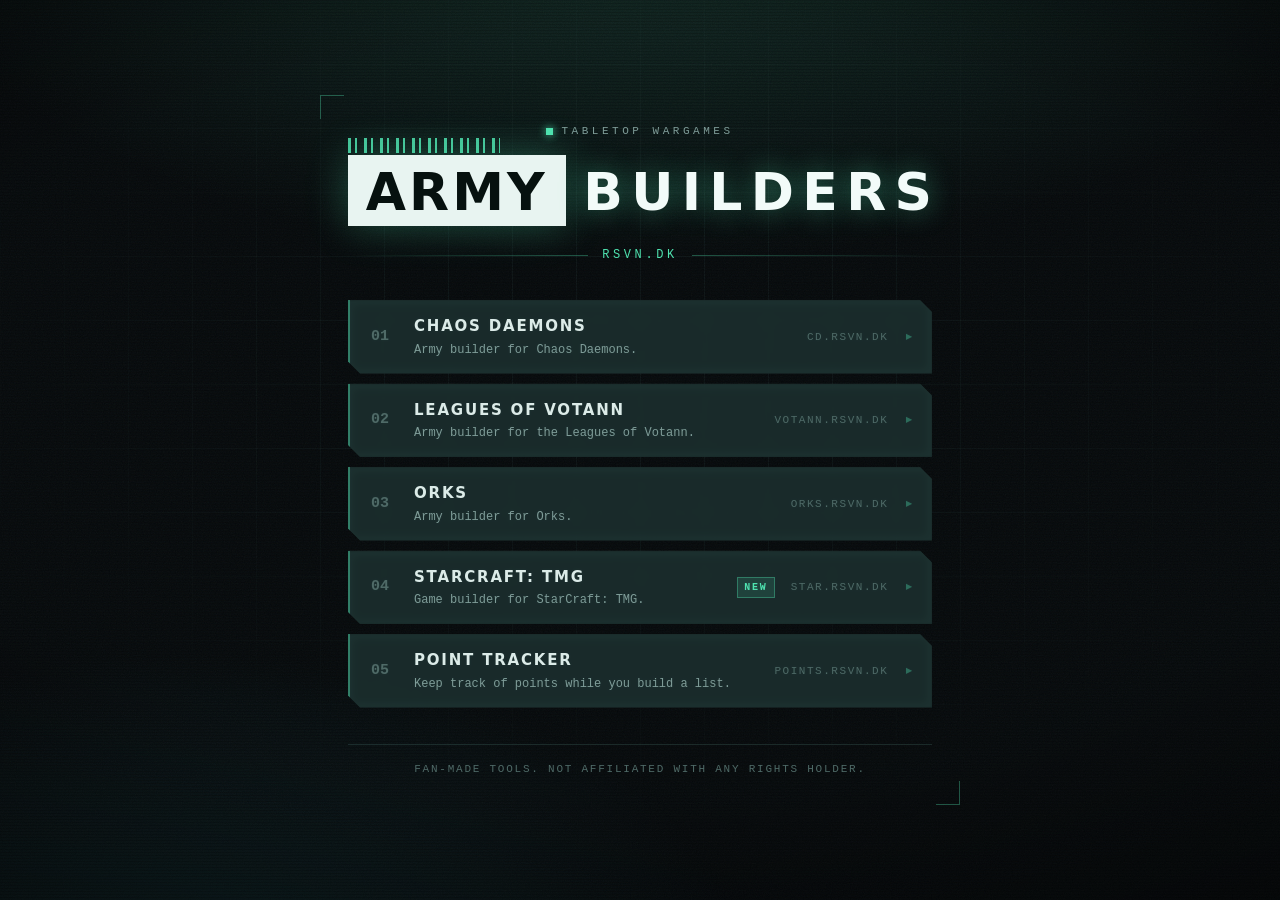
==== commit f83d7d2e: "Add the StarCraft: TMG builder Slots in as 04, above the Point Tracker, and takes the "New" badge ov" ====
--- a/index.html
+++ b/index.html
@@ -4,14 +4,14 @@
     <meta charset="utf-8" />
     <meta name="viewport" content="width=device-width, initial-scale=1" />
     <title>Army Builders</title>
-    <meta name="description" content="Warhammer 40,000 army list builders and tools." />
+    <meta name="description" content="List builders and tools for tabletop wargames." />
     <meta name="color-scheme" content="dark" />
     <meta name="theme-color" content="#05090b" />
 
     <!-- Social preview -->
     <meta property="og:type" content="website" />
     <meta property="og:title" content="Army Builders" />
-    <meta property="og:description" content="Warhammer 40,000 army list builders and tools." />
+    <meta property="og:description" content="List builders and tools for tabletop wargames." />
 
     <link
       rel="icon"
